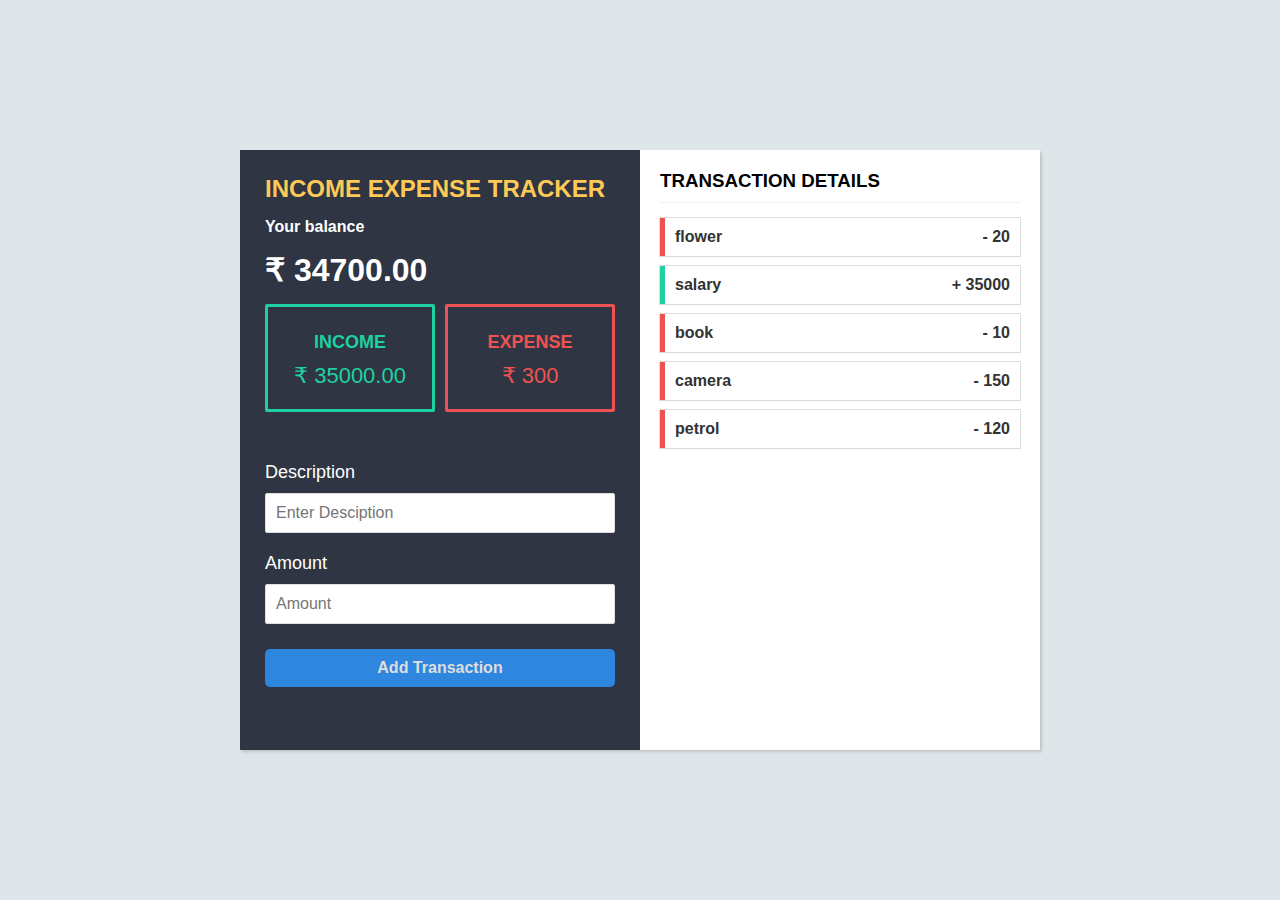
==== project.html @ d4864dfb "simple" ====
<!DOCTYPE html>
<html lang="en">
<head>
    <meta charset="UTF-8">
    <meta name="viewport" content="width=device-width, initial-scale=1.0">
    <title>Document</title>
    <link rel="stylesheet" href="project.css">
</head>
<body>
    <div class="container">
        <div class="ledger">
            <h2>Income Expense Tracker</h2>
            <h4>Your balance</h4> 
            <h1 id="balance">₹ 0.00</h1>
            <div class="inc-exp-container">
                <div class="inc">
                    <h4>Income</h4>
                    <p id="inc-amt" class="amt plus">₹0.00</p>
                </div>
                <div class="exp">
                    <h4>Expense</h4>
                    <p id="exp-amt" class="amt Minus">₹0.00</p>
                </div>
            </div>
            <form action="#" id="form">
                <div class="form-control">
                    <label for="desc" >Description</label>
                    <input type="text" name="desc" id="desc" placeholder="Enter Desciption">
                </div>
                <div class="form-control">
                    <label for="amount" id="amount">Amount</label>
                    <input type="number" name="amount" id="amount" placeholder="Amount">
                </div>
                <button class="btn" type="submit">Add Transaction</button>
            </form>
        </div>
        <div class="transaction">
            <h3>Transaction Details</h3>
            <ul class="trans" id="trans">
                <li class="exp">
                    Insurance
                    <span>-1500</span>
                    <button class="btn-del">x</button>
                </li>
                <li class="inc">
                    Salary
                    <span>35000</span>
                    <button class="btn-del">x</button>
                </li>
                <li class="exp">
                    Food
                    <span>-300</span>
                    <button class="btn-del">x</button>
                </li>
            </ul>
        </div>
    </div>
    <script src="project.js"></script>
</body>
</html>
---- project.css ----
@import url(
    'https://fonts.google.com/specimen/Poppins?query=poppins');
*{
    margin: 0;
    padding: 0;
    box-sizing: border-box;
    font-family: 'poppins',sans-serif;
}
body{
    width: 100vw;
    height: 100vh;
    background-color: #dfe6e9;
    display: grid;
    place-items: center;
}
.container{
    width: 800px;
    height: 600px;
    background-color: #fff;
    box-shadow: rgba(0, 0, 0, 0.15)1.95px 1.95px 2.6px;
    display: flex;
    user-select: none;
}
.ledger{
    background-color: #2f3542;
    padding: 20px;
    color: #fff;
    flex: 1;
}
.ledger h2{
    text-transform: uppercase;
    color: #feca57;
}
.ledger h2,
.ledger h4,
.ledger h1{
    font-weight: 600;
    margin-bottom: 5px;
    padding: 5px;
}

.inc-exp-container{
    display: flex;
    padding: 5px;
    gap: 10px;
}
.inc-exp-container div{
    text-align: center;
    text-transform: uppercase;
    padding: 20px;
    font-size: 18px;
    flex: 1;
    border-radius: 2px;
}
.inc-exp-container div p{
    font-size: 22px;
}

.inc-exp-container div.inc{
    border: 3px solid #1dd1a1;
    color: #1dd1a1;
}
.inc-exp-container div.exp{
    border: 3px solid #ee5253;
    color: #ee5253;
}
#form{
    padding: 5px;
    margin-top: 20px;
}
.form-control{
    margin-top: 10px;
}
label{
    display: inline-block;
    margin: 10px 0;
    font-size: 18px;
    font-weight: 400;
}
input[type="text"],
input[type="number"]{
    border: 1px solid #dedede;    
    display: block;
    width: 100%;
    font-size: 16px;
    padding: 10px;
    outline: none;
    border-radius: 2px;
}
.btn{
    background-color: #2e86de;
    color: #dedede;
    display: block;
    width: 100%;
    margin-top: 25px;
    padding: 10px;
    font-size: 16px;
    border: 0;
    font-weight: 600;
    border-radius: 5px;
}
.transaction{
    flex: 1;
    padding: 20px;
    display: flex;
    flex-direction: column;
    overflow-y: scroll;
}
.transaction h3{
    text-transform: uppercase;
    padding-bottom: 10px;
    border-bottom: 1px solid #f1f1f1;
    margin-bottom: 5px;
}
.trans{
    list-style-type: none;
}
.trans li { 
    background-color: #fff;
    color: #333;
    box-shadow: rgba(0, 0,0,0.02)0px 1px 3px 0px,rgba(27,31,35,0.15) 0px 0px 0px 1px;
    padding: 10px;
    margin: 10px 0;
    display: flex;
    justify-content: space-between;
    font-weight: 600;
    position: relative;
    cursor: pointer;

}
.trans li.inc{
    border-left: 5px solid #1dd1a1;
}
.trans li.exp{
    border-left: 5px solid #ee5253;
}
.btn-del{
    position: absolute;
    top: -10px;
    right: -10px;
    width: 20px;
    height: 20px;
    border-radius: 50%;
    font-weight: 600;
    color: #fff;
    background-color: #e74c3c;
    border: none;
    font-size: 18px;
    line-height: 20px;
    cursor: pointer;
    opacity: 0;
}
.trans li:hover .btn-del{
    opacity: 1;
}
::-webkit-scrollbar{
    width: 5px;
}
::-webkit-scrollbar-track{
    background-color: #f1f1f1;
}
::-webkit-scrollbar-thumb{
    background-color: #2e86de;
    border-radius: 8px;
}
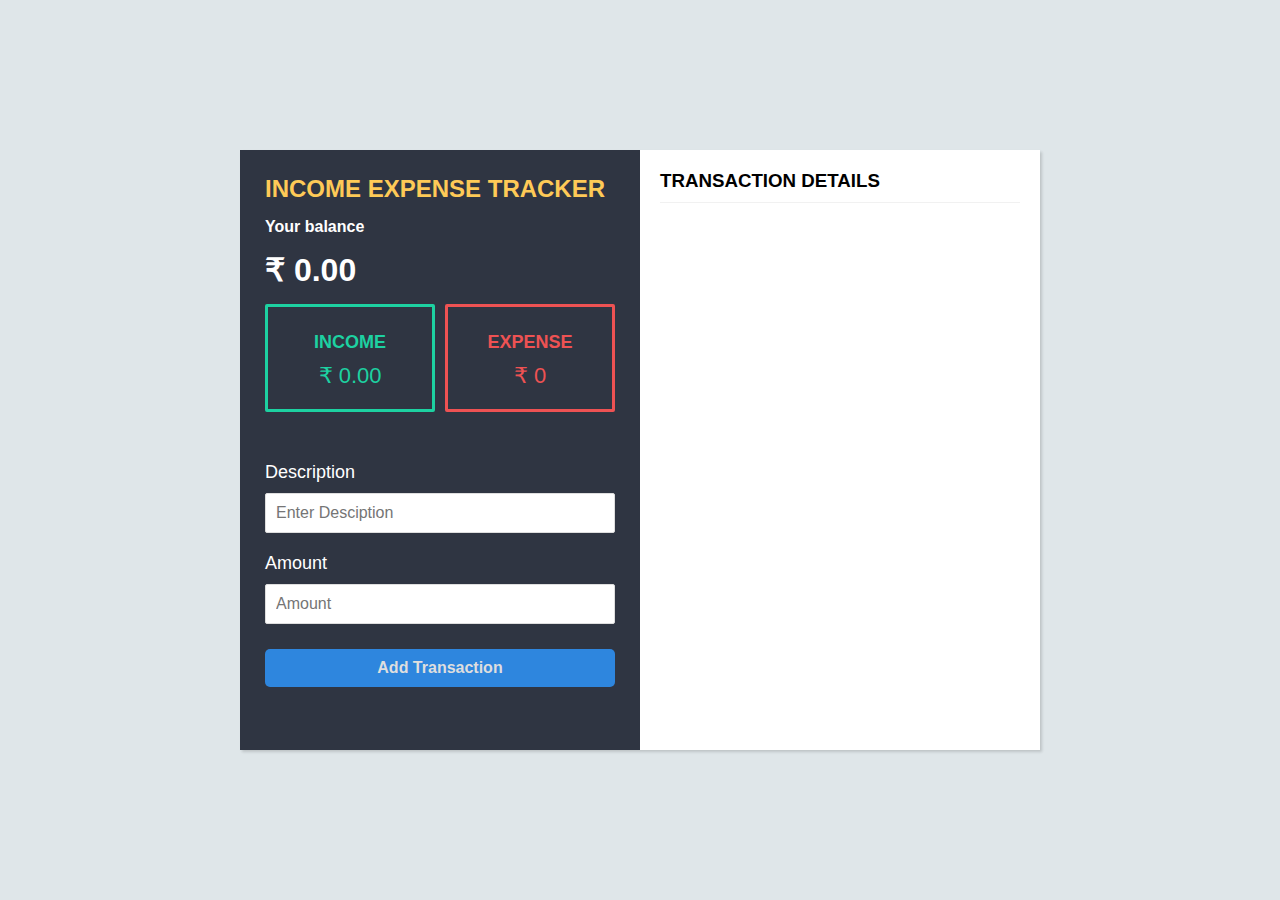
==== commit 4dd6de3a: "first commit" ====
--- a/project.html
+++ b/project.html
@@ -29,7 +29,7 @@
                 </div>
                 <div class="form-control">
                     <label for="amount" id="amount">Amount</label>
-                    <input type="number" name="amount" id="amount" placeholder="Amount">
+                    <input type="number" name="amount" id="amounts" placeholder="Amount">
                 </div>
                 <button class="btn" type="submit">Add Transaction</button>
             </form>
@@ -37,21 +37,6 @@
         <div class="transaction">
             <h3>Transaction Details</h3>
             <ul class="trans" id="trans">
-                <li class="exp">
-                    Insurance
-                    <span>-1500</span>
-                    <button class="btn-del">x</button>
-                </li>
-                <li class="inc">
-                    Salary
-                    <span>35000</span>
-                    <button class="btn-del">x</button>
-                </li>
-                <li class="exp">
-                    Food
-                    <span>-300</span>
-                    <button class="btn-del">x</button>
-                </li>
             </ul>
         </div>
     </div>
